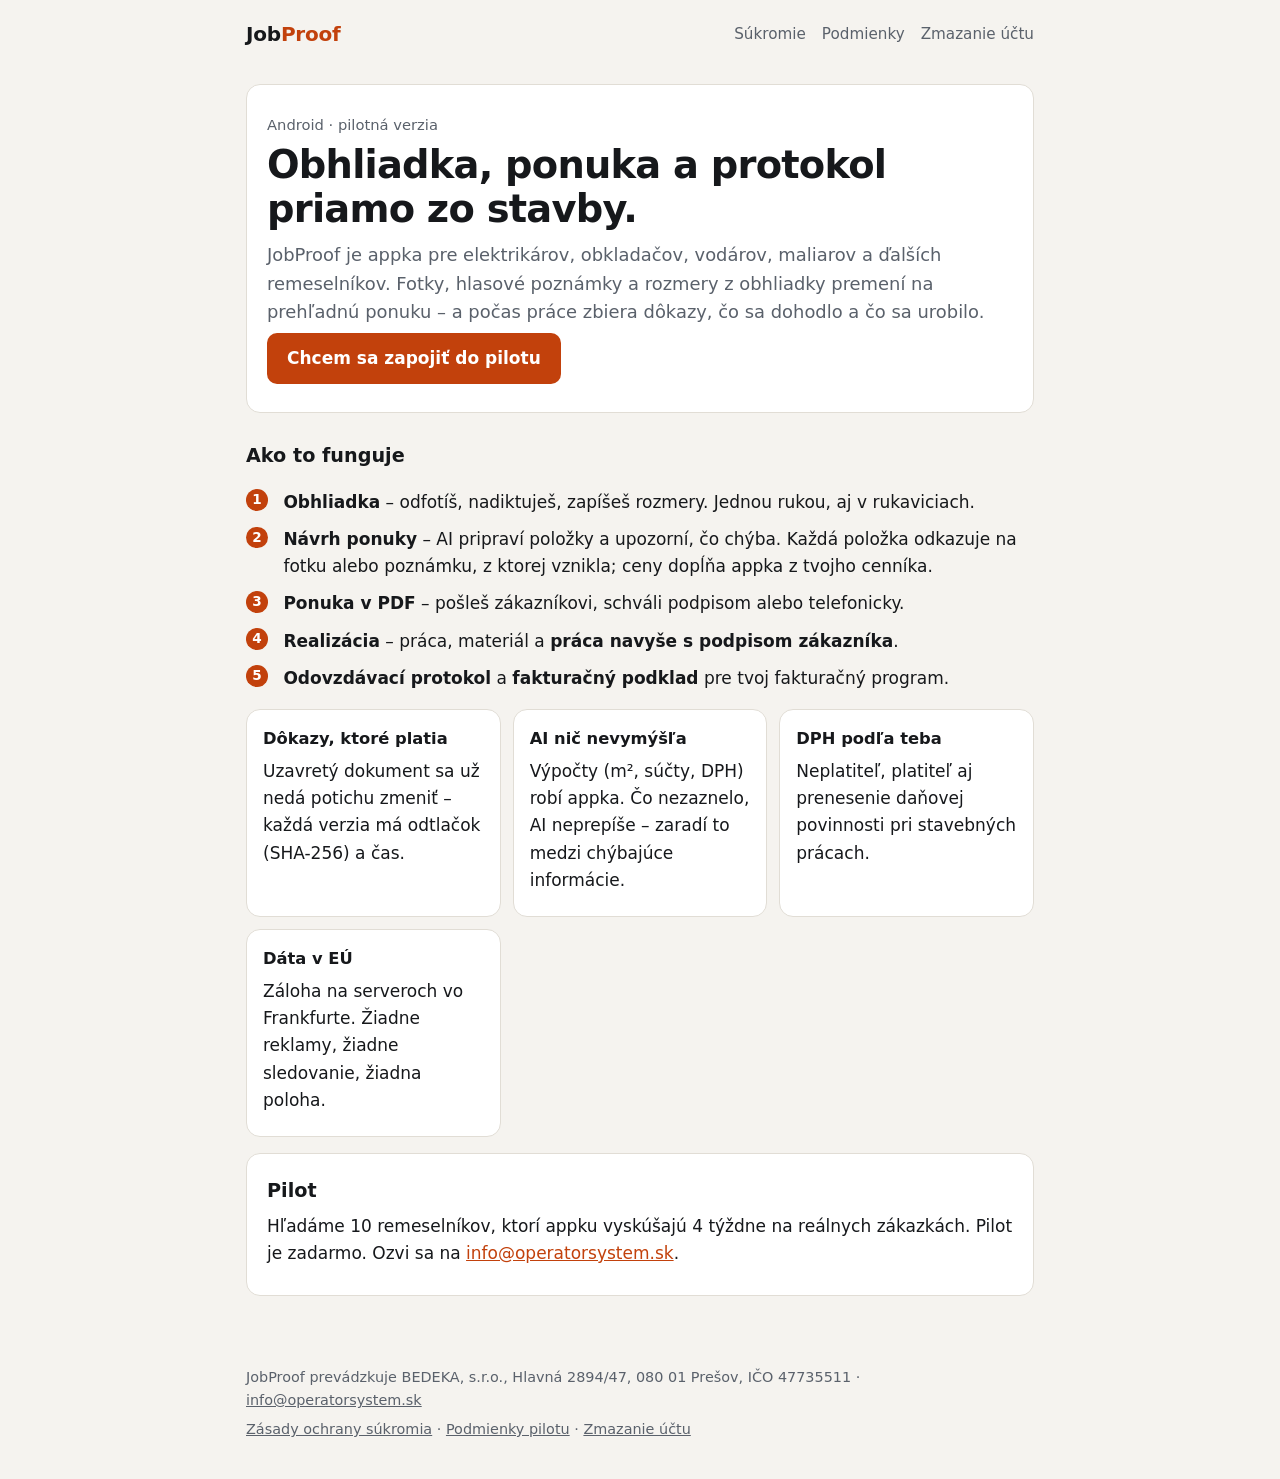
==== index.html @ be77e0cb "M0 bod 5: web JobProof – úvod, /sukromie/, /zmazanie-uctu/, /vop/ + Pages workflow - statické HTML +" ====
<!doctype html>
<html lang="sk">
<head>
<meta charset="utf-8">
<meta name="viewport" content="width=device-width, initial-scale=1">
<title>JobProof – dôkazy, ponuky a protokoly pre remeselníkov</title>
<meta name="description" content="JobProof: obhliadka s fotkami a hlasom, ponuka, práca navyše s podpisom zákazníka a odovzdávací protokol – priamo z telefónu na stavbe.">
<link rel="stylesheet" href="assets/style.css">
</head>
<body>
<header class="top">
  <a class="logo" href="./">Job<span>Proof</span></a>
  <nav class="links">
    <a href="sukromie/">Súkromie</a>
    <a href="vop/">Podmienky</a>
    <a href="zmazanie-uctu/">Zmazanie účtu</a>
  </nav>
</header>
<main>
  <section class="card">
    <p class="muted">Android · pilotná verzia</p>
    <h1>Obhliadka, ponuka a protokol priamo zo stavby.</h1>
    <p class="lead">JobProof je appka pre elektrikárov, obkladačov, vodárov, maliarov a ďalších remeselníkov.
      Fotky, hlasové poznámky a rozmery z obhliadky premení na prehľadnú ponuku – a počas práce
      zbiera dôkazy, čo sa dohodlo a čo sa urobilo.</p>
    <p><a class="btn" href="mailto:info@operatorsystem.sk?subject=JobProof%20%E2%80%93%20pilot">Chcem sa zapojiť do pilotu</a></p>
  </section>

  <h2>Ako to funguje</h2>
  <ol class="steps">
    <li><b>Obhliadka</b> – odfotíš, nadiktuješ, zapíšeš rozmery. Jednou rukou, aj v rukaviciach.</li>
    <li><b>Návrh ponuky</b> – AI pripraví položky a upozorní, čo chýba. Každá položka odkazuje na fotku alebo poznámku, z ktorej vznikla; ceny dopĺňa appka z tvojho cenníka.</li>
    <li><b>Ponuka v PDF</b> – pošleš zákazníkovi, schváli podpisom alebo telefonicky.</li>
    <li><b>Realizácia</b> – práca, materiál a <b>práca navyše s podpisom zákazníka</b>.</li>
    <li><b>Odovzdávací protokol</b> a <b>fakturačný podklad</b> pre tvoj fakturačný program.</li>
  </ol>

  <div class="grid">
    <div class="card">
      <h3>Dôkazy, ktoré platia</h3>
      <p>Uzavretý dokument sa už nedá potichu zmeniť – každá verzia má odtlačok (SHA-256) a čas.</p>
    </div>
    <div class="card">
      <h3>AI nič nevymýšľa</h3>
      <p>Výpočty (m², súčty, DPH) robí appka. Čo nezaznelo, AI neprepíše – zaradí to medzi chýbajúce informácie.</p>
    </div>
    <div class="card">
      <h3>DPH podľa teba</h3>
      <p>Neplatiteľ, platiteľ aj prenesenie daňovej povinnosti pri stavebných prácach.</p>
    </div>
    <div class="card">
      <h3>Dáta v EÚ</h3>
      <p>Záloha na serveroch vo Frankfurte. Žiadne reklamy, žiadne sledovanie, žiadna poloha.</p>
    </div>
  </div>

  <section class="card">
    <h2 style="margin-top:0">Pilot</h2>
    <p>Hľadáme 10 remeselníkov, ktorí appku vyskúšajú 4 týždne na reálnych zákazkách. Pilot je zadarmo.
      Ozvi sa na <a href="mailto:info@operatorsystem.sk">info@operatorsystem.sk</a>.</p>
  </section>
</main>
<footer class="bottom">
  <p>JobProof prevádzkuje BEDEKA, s.r.o., Hlavná 2894/47, 080 01 Prešov, IČO 47735511 ·
    <a href="mailto:info@operatorsystem.sk">info@operatorsystem.sk</a></p>
  <p><a href="sukromie/">Zásady ochrany súkromia</a> · <a href="vop/">Podmienky pilotu</a> · <a href="zmazanie-uctu/">Zmazanie účtu</a></p>
</footer>
</body>
</html>
---- assets/style.css ----
:root {
  --ink: #16181b;
  --muted: #5a616b;
  --bg: #f5f3ef;
  --card: #ffffff;
  --line: #e1ddd5;
  --brand: #c2410c;
  --brand-ink: #ffffff;
  --note-bg: #fff4e5;
  --note-line: #f2c48d;
}
@media (prefers-color-scheme: dark) {
  :root {
    --ink: #ecebe8;
    --muted: #a7adb5;
    --bg: #121315;
    --card: #1b1d20;
    --line: #2d3035;
    --brand: #ff8a50;
    --brand-ink: #1a0d05;
    --note-bg: #2a2015;
    --note-line: #6b4a22;
  }
}
* { box-sizing: border-box; }
html { -webkit-text-size-adjust: 100%; }
body {
  margin: 0;
  font: 17px/1.6 system-ui, -apple-system, "Segoe UI", Roboto, sans-serif;
  color: var(--ink);
  background: var(--bg);
}
a { color: var(--brand); }
header.top, footer.bottom, main { max-width: 820px; margin: 0 auto; padding-left: 16px; padding-right: 16px; }
header.top { display: flex; align-items: center; justify-content: space-between; gap: 12px; padding-top: 18px; padding-bottom: 6px; }
.logo { font-weight: 800; font-size: 1.25rem; letter-spacing: -.01em; color: var(--ink); text-decoration: none; }
.logo span { color: var(--brand); }
nav.links { display: flex; flex-wrap: wrap; gap: 6px 16px; font-size: .95rem; }
nav.links a { color: var(--muted); text-decoration: none; }
nav.links a:hover { color: var(--brand); }
main { padding-top: 12px; padding-bottom: 40px; }
.card { background: var(--card); border: 1px solid var(--line); border-radius: 14px; padding: 22px 20px; margin: 16px 0; }
h1 { font-size: clamp(1.7rem, 5vw, 2.4rem); line-height: 1.15; margin: 6px 0 10px; letter-spacing: -.02em; }
h2 { font-size: 1.2rem; margin: 28px 0 6px; }
h3 { font-size: 1.02rem; margin: 18px 0 4px; }
p, li { margin: 6px 0; }
ul, ol { padding-left: 1.3em; }
.muted { color: var(--muted); font-size: .92rem; }
.lead { font-size: 1.12rem; color: var(--muted); }
.note { background: var(--note-bg); border: 1px solid var(--note-line); border-radius: 10px; padding: 10px 14px; font-size: .95rem; }
.btn { display: inline-block; background: var(--brand); color: var(--brand-ink); text-decoration: none; font-weight: 700; padding: 12px 20px; border-radius: 10px; }
.grid { display: grid; grid-template-columns: repeat(auto-fit, minmax(220px, 1fr)); gap: 12px; }
.grid .card { margin: 0; padding: 16px; }
.grid h3 { margin-top: 0; }
.steps { counter-reset: s; list-style: none; padding: 0; }
.steps li { counter-increment: s; position: relative; padding-left: 2.2em; margin: 10px 0; }
.steps li::before { content: counter(s); position: absolute; left: 0; top: .05em; width: 1.6em; height: 1.6em; border-radius: 50%; background: var(--brand); color: var(--brand-ink); font-weight: 700; font-size: .85rem; display: grid; place-items: center; }
.table-wrap { overflow-x: auto; }
table { border-collapse: collapse; width: 100%; font-size: .95rem; }
th, td { text-align: left; vertical-align: top; padding: 7px 8px; border-top: 1px solid var(--line); }
th { font-weight: 650; }
footer.bottom { padding-top: 8px; padding-bottom: 32px; color: var(--muted); font-size: .9rem; }
footer.bottom a { color: var(--muted); }
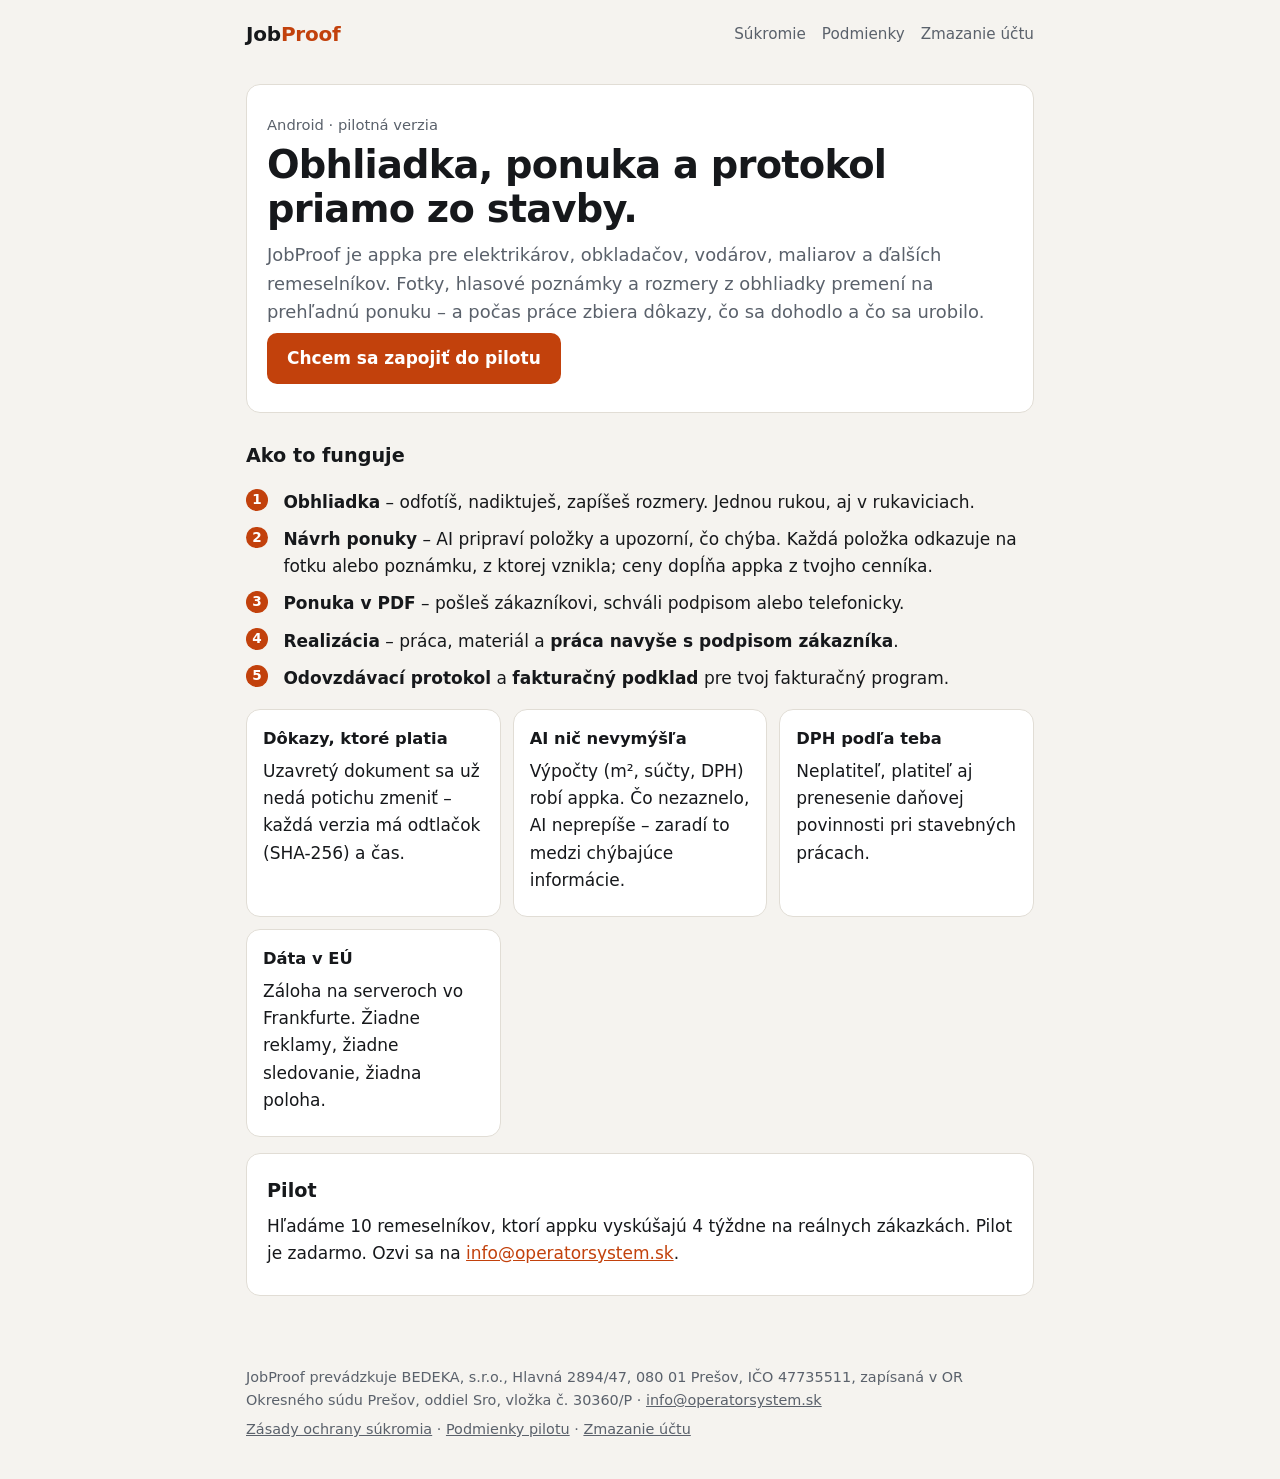
==== commit 25c4dfd2: "review: VOP podpis vs. telefonické schválenie, sprostredkovatelia, zápis v OR - VOP: „schválené tele" ====
--- a/index.html
+++ b/index.html
@@ -61,7 +61,7 @@
   </section>
 </main>
 <footer class="bottom">
-  <p>JobProof prevádzkuje BEDEKA, s.r.o., Hlavná 2894/47, 080 01 Prešov, IČO 47735511 ·
+  <p>JobProof prevádzkuje BEDEKA, s.r.o., Hlavná 2894/47, 080 01 Prešov, IČO 47735511, zapísaná v OR Okresného súdu Prešov, oddiel Sro, vložka č. 30360/P ·
     <a href="mailto:info@operatorsystem.sk">info@operatorsystem.sk</a></p>
   <p><a href="sukromie/">Zásady ochrany súkromia</a> · <a href="vop/">Podmienky pilotu</a> · <a href="zmazanie-uctu/">Zmazanie účtu</a></p>
 </footer>
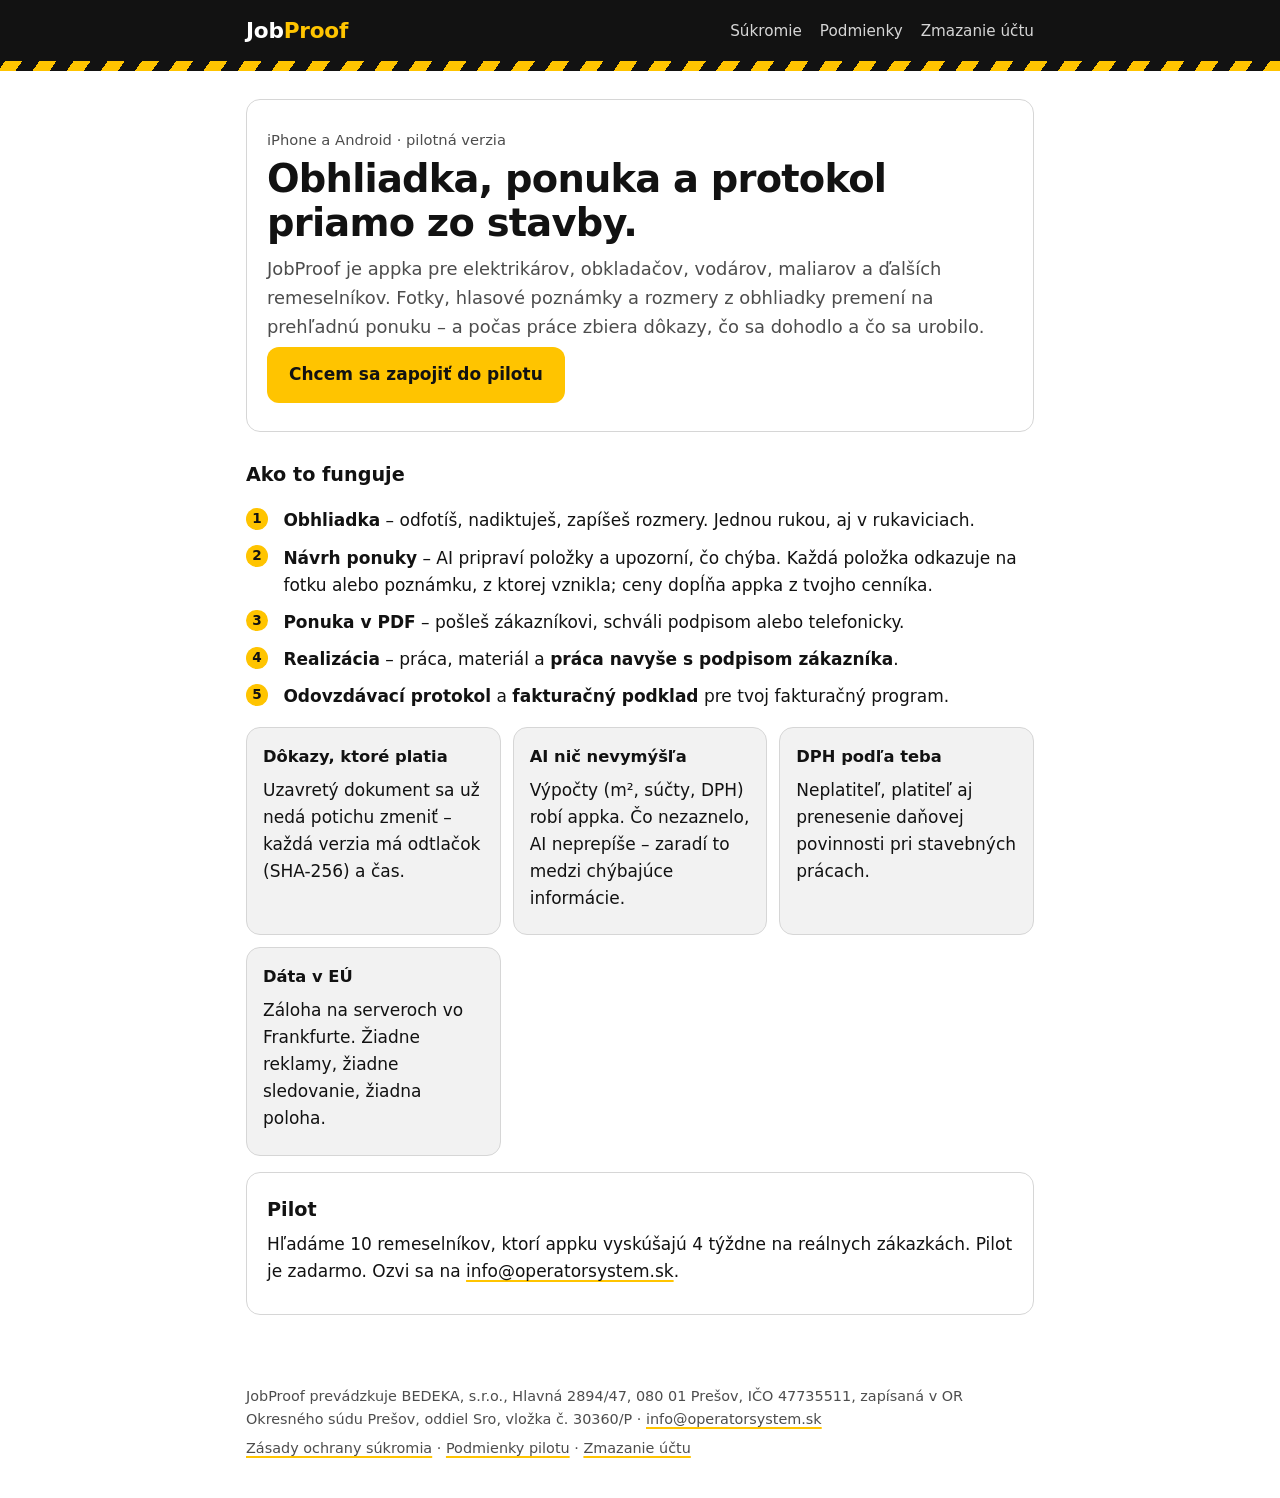
==== commit fa1517dd: "farby R13: čierna lišta s výstražným pásom, žltý akcent, odkazy so žltým podčiarknutím - assets/styl" ====
--- a/index.html
+++ b/index.html
@@ -8,17 +8,17 @@
 <link rel="stylesheet" href="assets/style.css">
 </head>
 <body>
-<header class="top">
+<div class="topbar"><header class="top">
   <a class="logo" href="./">Job<span>Proof</span></a>
   <nav class="links">
     <a href="sukromie/">Súkromie</a>
     <a href="vop/">Podmienky</a>
     <a href="zmazanie-uctu/">Zmazanie účtu</a>
   </nav>
-</header>
+</header></div>
 <main>
   <section class="card">
-    <p class="muted">Android · pilotná verzia</p>
+    <p class="muted">iPhone a Android · pilotná verzia</p>
     <h1>Obhliadka, ponuka a protokol priamo zo stavby.</h1>
     <p class="lead">JobProof je appka pre elektrikárov, obkladačov, vodárov, maliarov a ďalších remeselníkov.
       Fotky, hlasové poznámky a rozmery z obhliadky premení na prehľadnú ponuku – a počas práce
--- a/assets/style.css
+++ b/assets/style.css
@@ -1,25 +1,31 @@
+/* JobProof – paleta R13 (HANDOFF 4.8): čierna / signálna žltá / biela.
+   Pravidlá: na žltej vždy čierny text; nikdy žltý text na bielom (kontrast ~1,6:1);
+   žltý text/logo iba na čiernej; odkazy = text v farbe písma so žltým podčiarknutím. */
 :root {
-  --ink: #16181b;
-  --muted: #5a616b;
-  --bg: #f5f3ef;
+  --accent: #ffc400;        /* signálna žltá – tlačidlá, kroky, pásy, podčiarknutia */
+  --accent-ink: #121212;    /* text na žltej */
+  --accent-hover: #e6b000;
+  --bar: #121212;           /* horná lišta (aj v tmavom režime) */
+  --bar-ink: #ffffff;
+  --bar-muted: #d6d6d6;
+  --ink: #121212;
+  --muted: #4d4d4d;         /* kontrast 8,5:1 na bielom */
+  --bg: #ffffff;
   --card: #ffffff;
-  --line: #e1ddd5;
-  --brand: #c2410c;
-  --brand-ink: #ffffff;
-  --note-bg: #fff4e5;
-  --note-line: #f2c48d;
+  --card-alt: #f2f2f2;
+  --line: #d6d6d6;
+  --note-bg: #fff6cc;
+  --error: #d32f2f;
 }
 @media (prefers-color-scheme: dark) {
   :root {
-    --ink: #ecebe8;
-    --muted: #a7adb5;
-    --bg: #121315;
-    --card: #1b1d20;
-    --line: #2d3035;
-    --brand: #ff8a50;
-    --brand-ink: #1a0d05;
-    --note-bg: #2a2015;
-    --note-line: #6b4a22;
+    --ink: #ffffff;
+    --muted: #bdbdbd;
+    --bg: #121212;
+    --card: #1e1e1e;
+    --card-alt: #1e1e1e;
+    --line: #3a3a3a;
+    --note-bg: #2a2410;
   }
 }
 * { box-sizing: border-box; }
@@ -30,14 +36,32 @@
   color: var(--ink);
   background: var(--bg);
 }
-a { color: var(--brand); }
+a {
+  color: var(--ink);
+  text-decoration: underline;
+  text-decoration-color: var(--accent);
+  text-decoration-thickness: 2px;
+  text-underline-offset: 3px;
+}
+a:hover { text-decoration-thickness: 4px; }
+a:focus-visible, .btn:focus-visible { outline: 3px solid var(--accent); outline-offset: 2px; }
+
+/* horná lišta: čierna + žlto-čierny výstražný pás (len dekor) */
+.topbar { background: var(--bar); color: var(--bar-ink); }
+.topbar::after {
+  content: "";
+  display: block;
+  height: 10px;
+  background: repeating-linear-gradient(-55deg, var(--accent) 0 14px, var(--bar) 14px 28px);
+}
 header.top, footer.bottom, main { max-width: 820px; margin: 0 auto; padding-left: 16px; padding-right: 16px; }
-header.top { display: flex; align-items: center; justify-content: space-between; gap: 12px; padding-top: 18px; padding-bottom: 6px; }
-.logo { font-weight: 800; font-size: 1.25rem; letter-spacing: -.01em; color: var(--ink); text-decoration: none; }
-.logo span { color: var(--brand); }
-nav.links { display: flex; flex-wrap: wrap; gap: 6px 16px; font-size: .95rem; }
-nav.links a { color: var(--muted); text-decoration: none; }
-nav.links a:hover { color: var(--brand); }
+header.top { display: flex; align-items: center; justify-content: space-between; gap: 12px; padding-top: 14px; padding-bottom: 12px; }
+.logo { font-weight: 800; font-size: 1.35rem; letter-spacing: -.01em; color: var(--bar-ink); text-decoration: none; }
+.logo span { color: var(--accent); }            /* žltá len na čiernej lište */
+nav.links { display: flex; flex-wrap: wrap; justify-content: flex-end; gap: 4px 18px; font-size: .95rem; }
+nav.links a { color: var(--bar-muted); text-decoration: none; }
+nav.links a:hover { color: var(--accent); }
+
 main { padding-top: 12px; padding-bottom: 40px; }
 .card { background: var(--card); border: 1px solid var(--line); border-radius: 14px; padding: 22px 20px; margin: 16px 0; }
 h1 { font-size: clamp(1.7rem, 5vw, 2.4rem); line-height: 1.15; margin: 6px 0 10px; letter-spacing: -.02em; }
@@ -47,14 +71,26 @@
 ul, ol { padding-left: 1.3em; }
 .muted { color: var(--muted); font-size: .92rem; }
 .lead { font-size: 1.12rem; color: var(--muted); }
-.note { background: var(--note-bg); border: 1px solid var(--note-line); border-radius: 10px; padding: 10px 14px; font-size: .95rem; }
-.btn { display: inline-block; background: var(--brand); color: var(--brand-ink); text-decoration: none; font-weight: 700; padding: 12px 20px; border-radius: 10px; }
+/* upozornenie: nie len farbou – ikona + žltý pás vľavo */
+.note { background: var(--note-bg); border: 1px solid var(--line); border-left: 6px solid var(--accent); border-radius: 10px; padding: 10px 14px; font-size: .95rem; color: var(--ink); }
+.note::before { content: "⚠\FE0E  "; font-weight: 700; }
+.btn {
+  display: inline-block;
+  background: var(--accent);
+  color: var(--accent-ink);
+  text-decoration: none;
+  font-weight: 700;
+  padding: 14px 22px;
+  border-radius: 12px;
+  min-height: 48px;
+}
+.btn:hover { background: var(--accent-hover); }
 .grid { display: grid; grid-template-columns: repeat(auto-fit, minmax(220px, 1fr)); gap: 12px; }
-.grid .card { margin: 0; padding: 16px; }
+.grid .card { margin: 0; padding: 16px; background: var(--card-alt); }
 .grid h3 { margin-top: 0; }
 .steps { counter-reset: s; list-style: none; padding: 0; }
 .steps li { counter-increment: s; position: relative; padding-left: 2.2em; margin: 10px 0; }
-.steps li::before { content: counter(s); position: absolute; left: 0; top: .05em; width: 1.6em; height: 1.6em; border-radius: 50%; background: var(--brand); color: var(--brand-ink); font-weight: 700; font-size: .85rem; display: grid; place-items: center; }
+.steps li::before { content: counter(s); position: absolute; left: 0; top: .05em; width: 1.6em; height: 1.6em; border-radius: 50%; background: var(--accent); color: var(--accent-ink); font-weight: 700; font-size: .85rem; display: grid; place-items: center; }
 .table-wrap { overflow-x: auto; }
 table { border-collapse: collapse; width: 100%; font-size: .95rem; }
 th, td { text-align: left; vertical-align: top; padding: 7px 8px; border-top: 1px solid var(--line); }
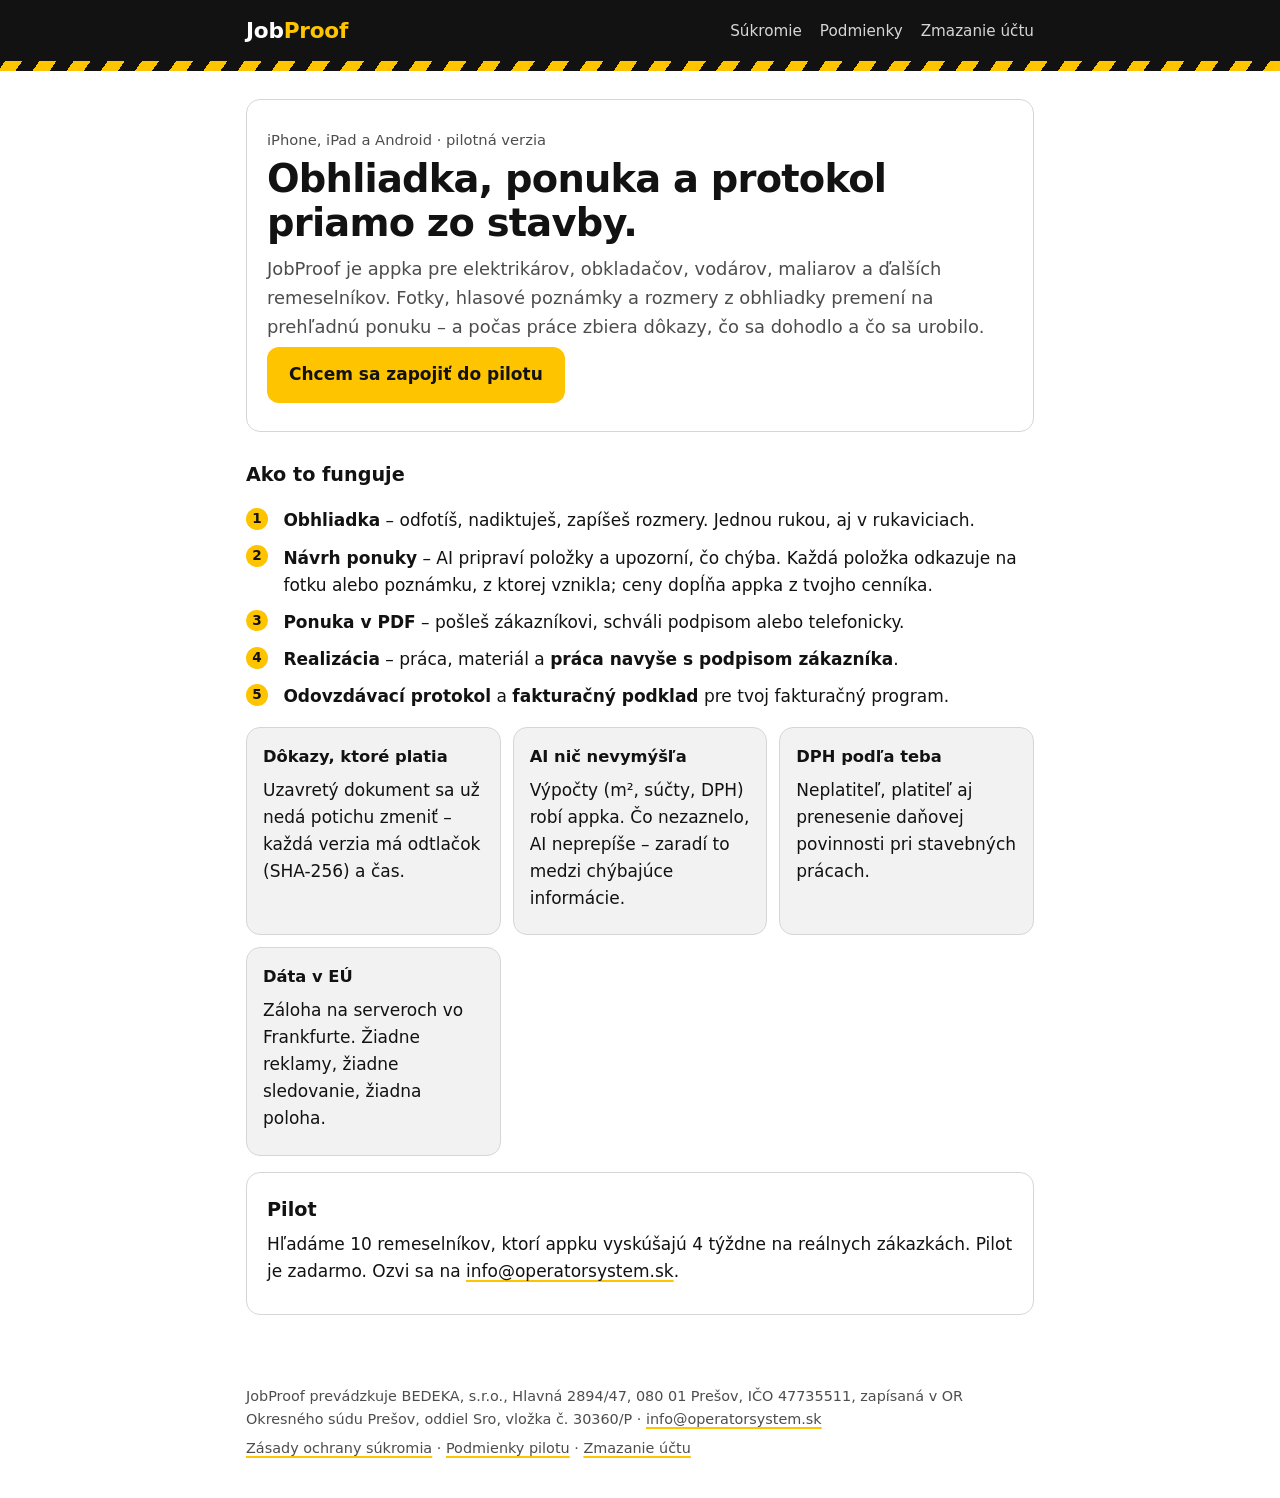
==== commit 052af53b: "iPad: „iPhone, iPad a Android“, Apple distribúcia pre iPhone a iPad Rozhodnutie Vlada 2026-10-14 – a" ====
--- a/index.html
+++ b/index.html
@@ -18,7 +18,7 @@
 </header></div>
 <main>
   <section class="card">
-    <p class="muted">iPhone a Android · pilotná verzia</p>
+    <p class="muted">iPhone, iPad a Android · pilotná verzia</p>
     <h1>Obhliadka, ponuka a protokol priamo zo stavby.</h1>
     <p class="lead">JobProof je appka pre elektrikárov, obkladačov, vodárov, maliarov a ďalších remeselníkov.
       Fotky, hlasové poznámky a rozmery z obhliadky premení na prehľadnú ponuku – a počas práce
--- a/assets/style.css
+++ b/assets/style.css
@@ -44,7 +44,9 @@
   text-underline-offset: 3px;
 }
 a:hover { text-decoration-thickness: 4px; }
-a:focus-visible, .btn:focus-visible { outline: 3px solid var(--accent); outline-offset: 2px; }
+/* fokus: v farbe textu (žltý rámik na bielom by bol nečitateľný), žltý len na čiernej lište */
+a:focus-visible, .btn:focus-visible { outline: 3px solid var(--ink); outline-offset: 2px; }
+.topbar a:focus-visible { outline-color: var(--accent); }
 
 /* horná lišta: čierna + žlto-čierny výstražný pás (len dekor) */
 .topbar { background: var(--bar); color: var(--bar-ink); }
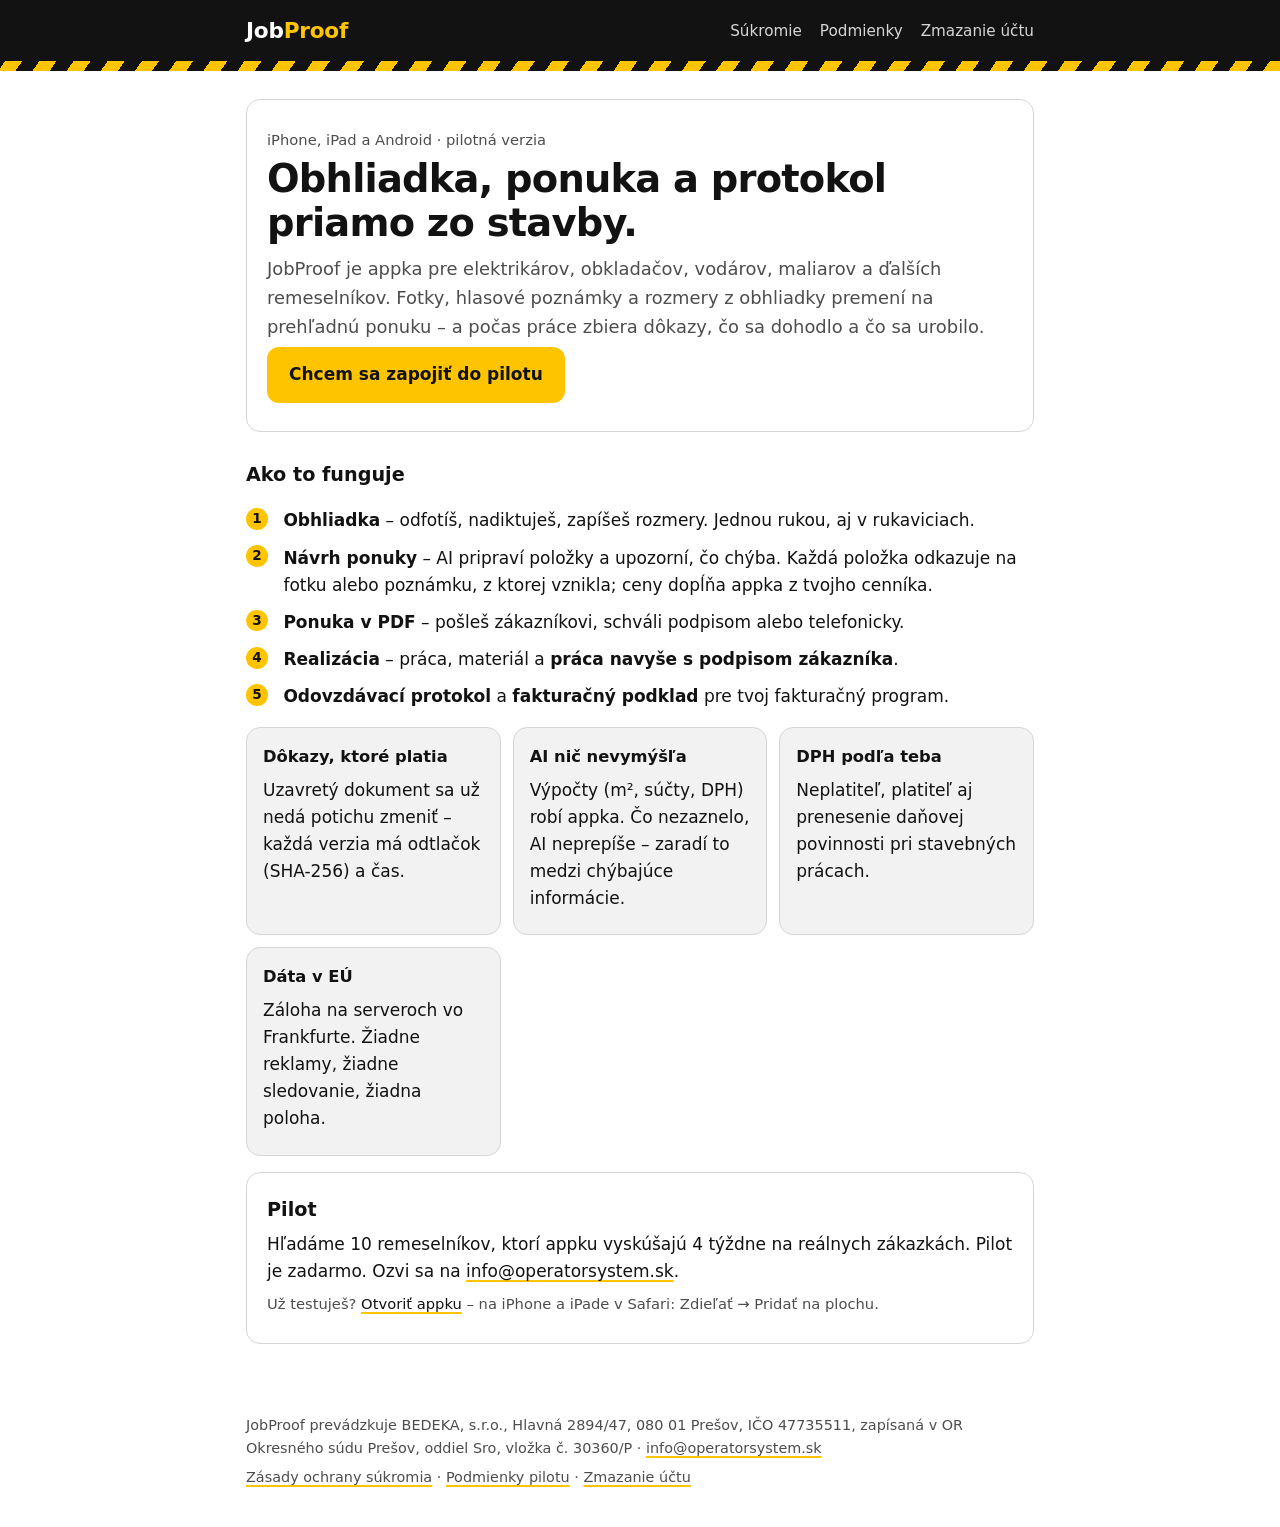
==== commit 1877eb8e: "Web appka pre iPhone/iPad: zverejnenie app/, zásady súkromia, odkaz pre testerov - pages.yml: ak exi" ====
--- a/index.html
+++ b/index.html
@@ -58,6 +58,7 @@
     <h2 style="margin-top:0">Pilot</h2>
     <p>Hľadáme 10 remeselníkov, ktorí appku vyskúšajú 4 týždne na reálnych zákazkách. Pilot je zadarmo.
       Ozvi sa na <a href="mailto:info@operatorsystem.sk">info@operatorsystem.sk</a>.</p>
+    <p class="muted">Už testuješ? <a href="app/">Otvoriť appku</a> – na iPhone a iPade v Safari: Zdieľať → Pridať na plochu.</p>
   </section>
 </main>
 <footer class="bottom">
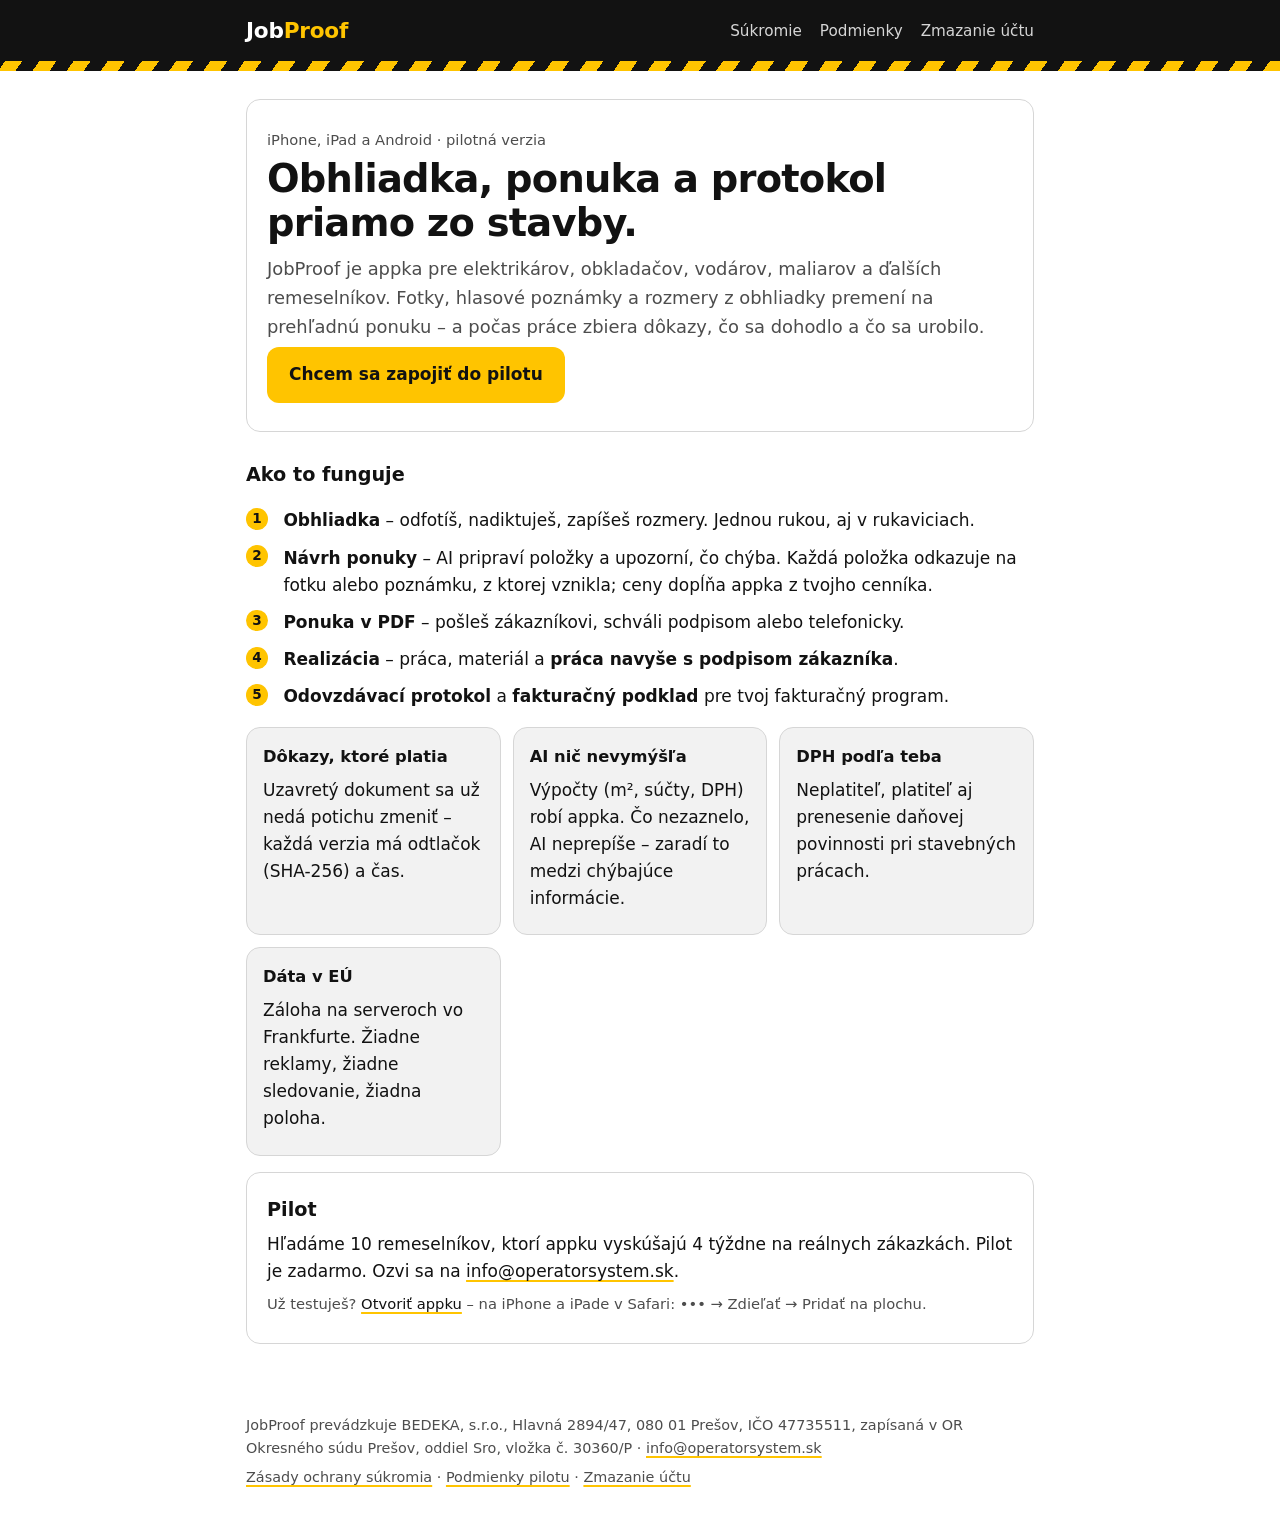
==== commit 5626ba07: "úvod: kroky ••• → Zdieľať → Pridať na plochu (Safari v iOS 26/27) Co-Authored-By: Claude Opus 5.5 <n" ====
--- a/index.html
+++ b/index.html
@@ -58,7 +58,7 @@
     <h2 style="margin-top:0">Pilot</h2>
     <p>Hľadáme 10 remeselníkov, ktorí appku vyskúšajú 4 týždne na reálnych zákazkách. Pilot je zadarmo.
       Ozvi sa na <a href="mailto:info@operatorsystem.sk">info@operatorsystem.sk</a>.</p>
-    <p class="muted">Už testuješ? <a href="app/">Otvoriť appku</a> – na iPhone a iPade v Safari: Zdieľať → Pridať na plochu.</p>
+    <p class="muted">Už testuješ? <a href="app/">Otvoriť appku</a> – na iPhone a iPade v Safari: ••• → Zdieľať → Pridať na plochu.</p>
   </section>
 </main>
 <footer class="bottom">
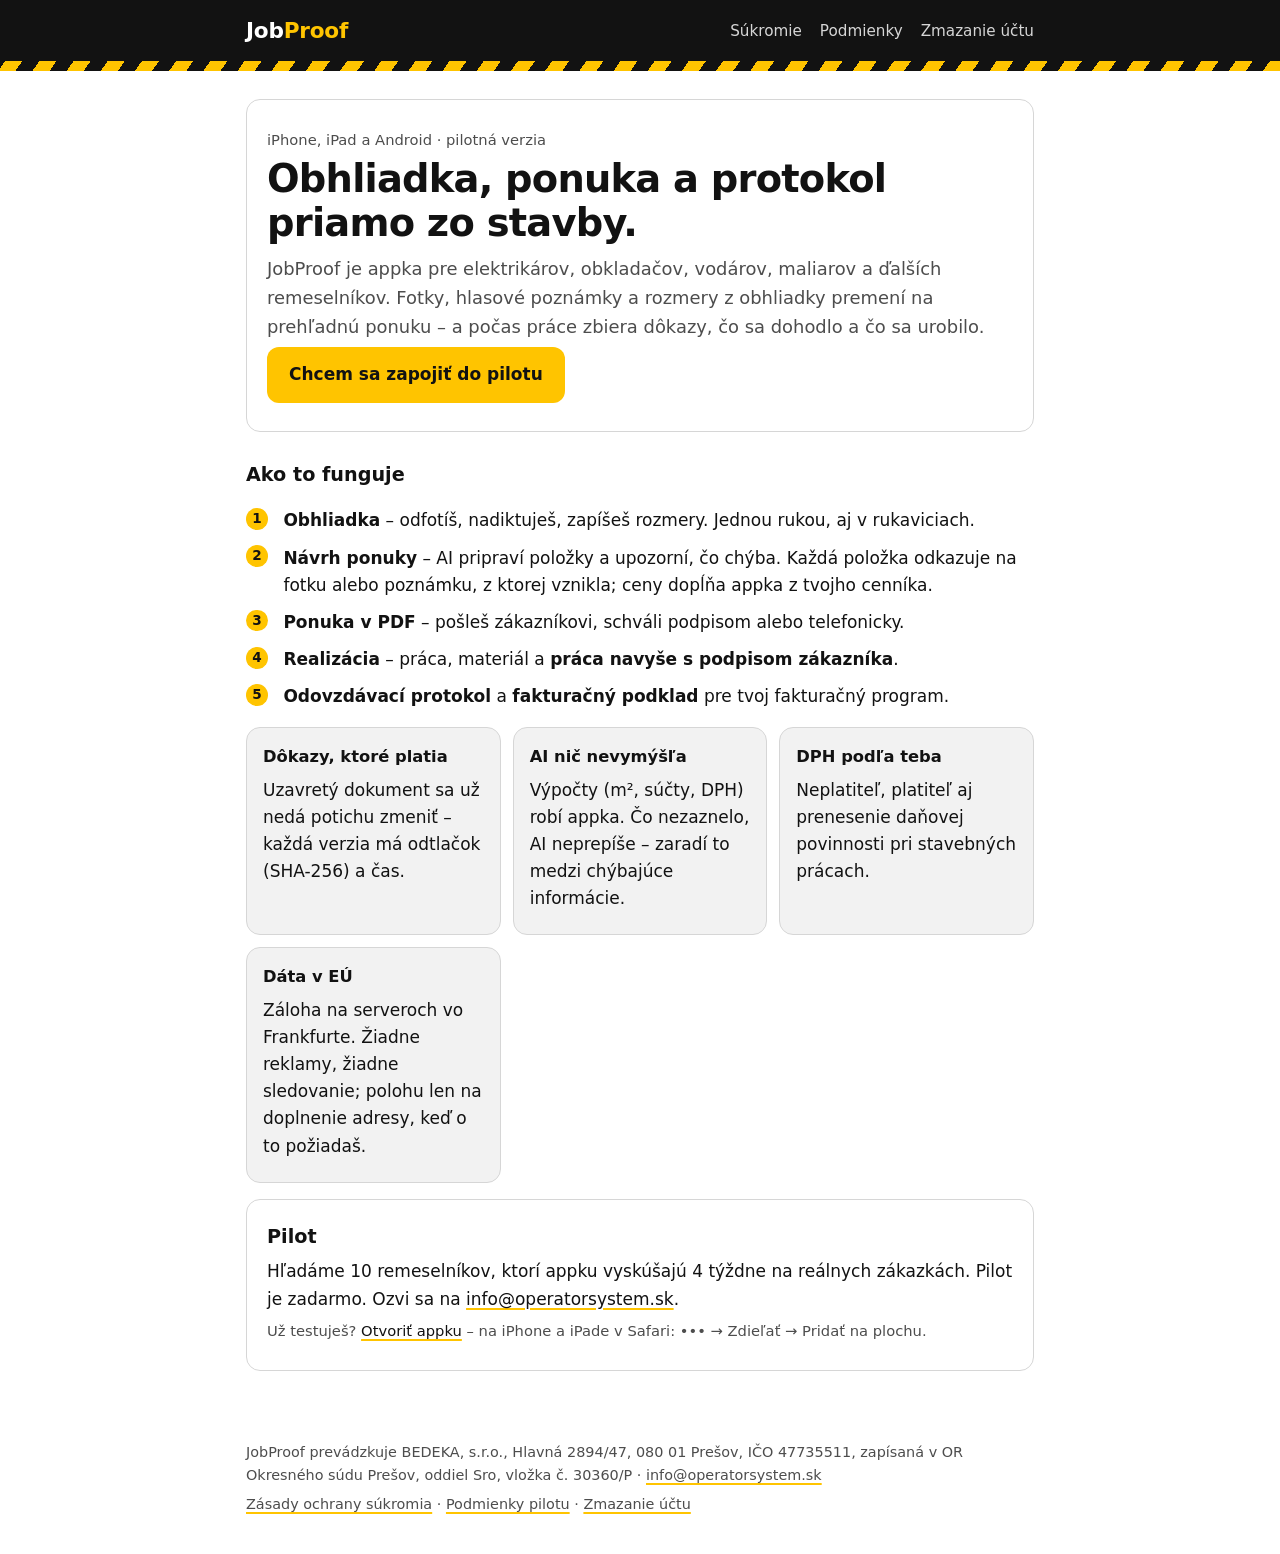
==== commit e6f5649f: "zásady súkromia: poloha len na doplnenie adresy zákazky (Mapy.com) – návrh Rozhodnutie Vlada 2026-11" ====
--- a/index.html
+++ b/index.html
@@ -50,7 +50,7 @@
     </div>
     <div class="card">
       <h3>Dáta v EÚ</h3>
-      <p>Záloha na serveroch vo Frankfurte. Žiadne reklamy, žiadne sledovanie, žiadna poloha.</p>
+      <p>Záloha na serveroch vo Frankfurte. Žiadne reklamy, žiadne sledovanie; polohu len na doplnenie adresy, keď o to požiadaš.</p>
     </div>
   </div>
 
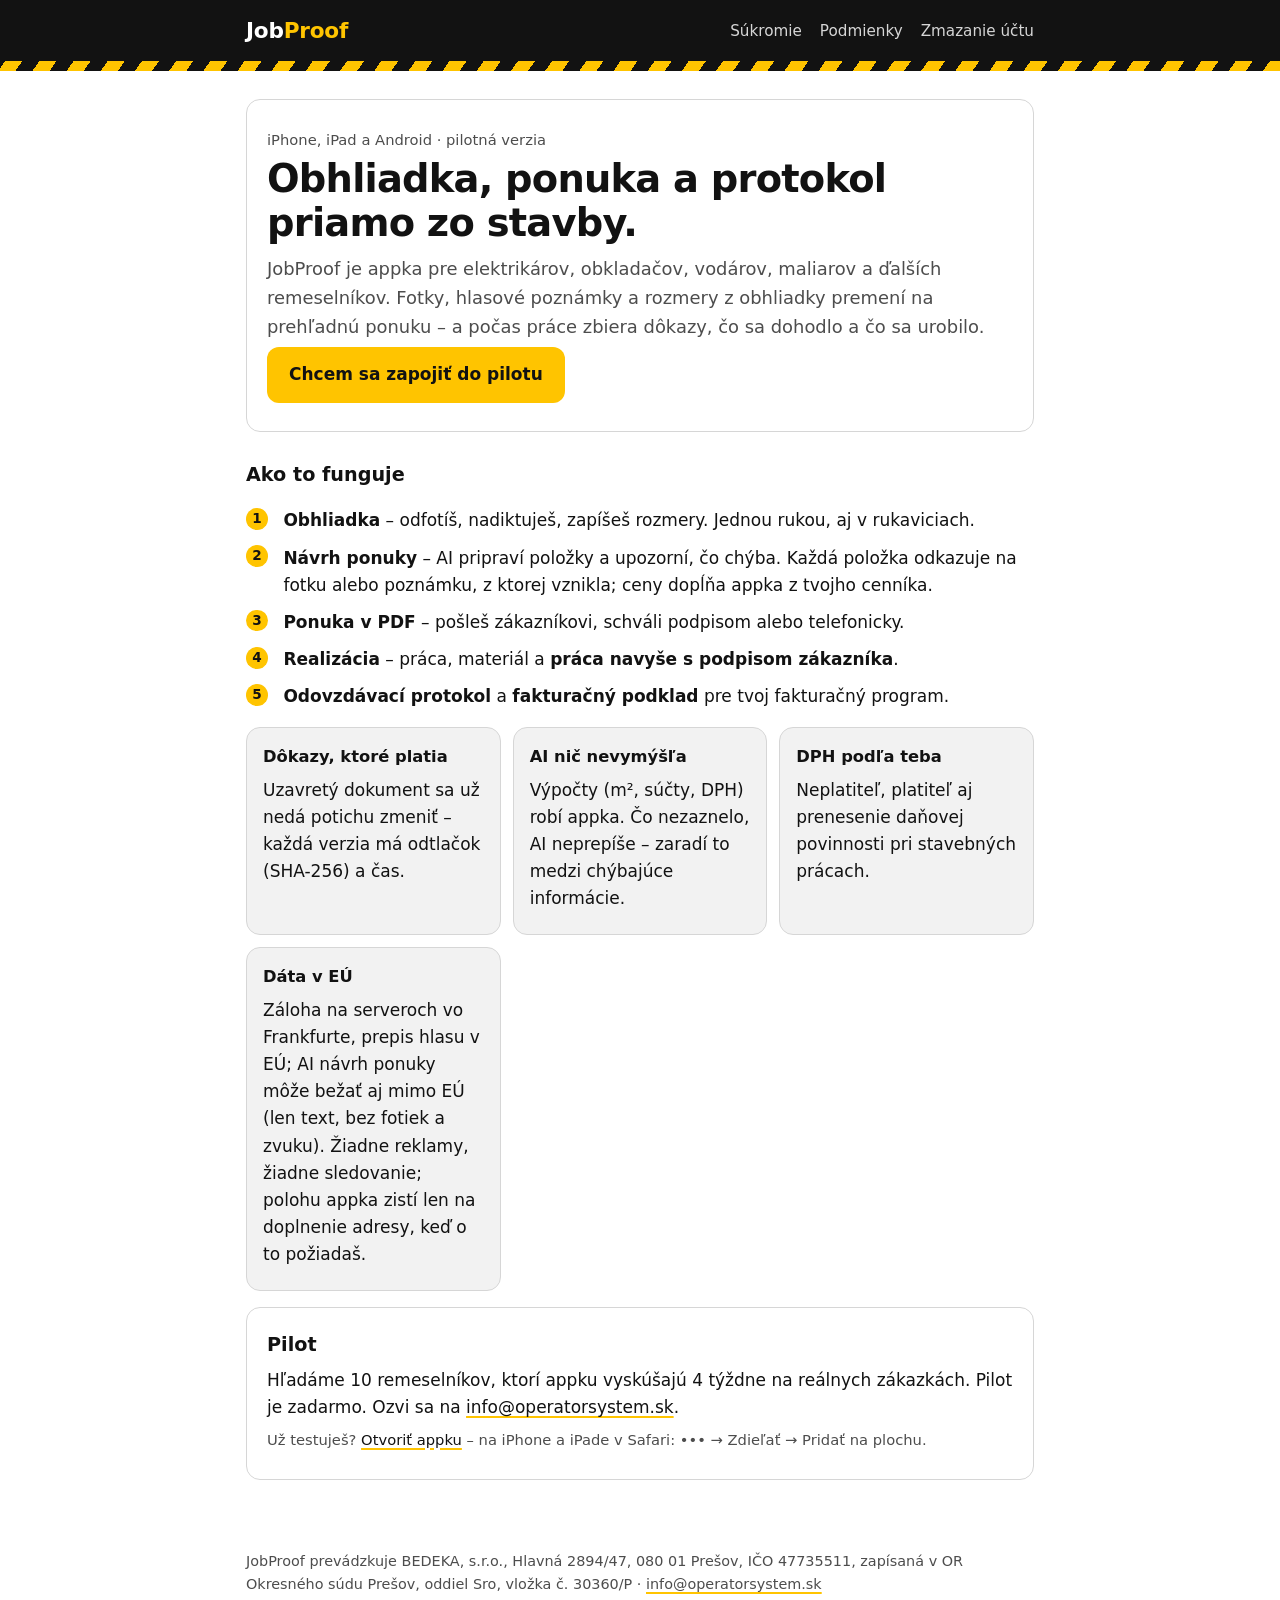
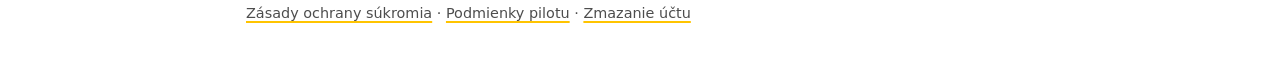
==== commit d84a9091: "zásady a podmienky: opravy po kontrole – zálohy Soniox, prenosy Microsoftu, trénovanie len Anthropic" ====
--- a/index.html
+++ b/index.html
@@ -50,7 +50,7 @@
     </div>
     <div class="card">
       <h3>Dáta v EÚ</h3>
-      <p>Záloha na serveroch vo Frankfurte. Žiadne reklamy, žiadne sledovanie; polohu len na doplnenie adresy, keď o to požiadaš.</p>
+      <p>Záloha na serveroch vo Frankfurte, prepis hlasu v EÚ; AI návrh ponuky môže bežať aj mimo EÚ (len text, bez fotiek a zvuku). Žiadne reklamy, žiadne sledovanie; polohu appka zistí len na doplnenie adresy, keď o to požiadaš.</p>
     </div>
   </div>
 
